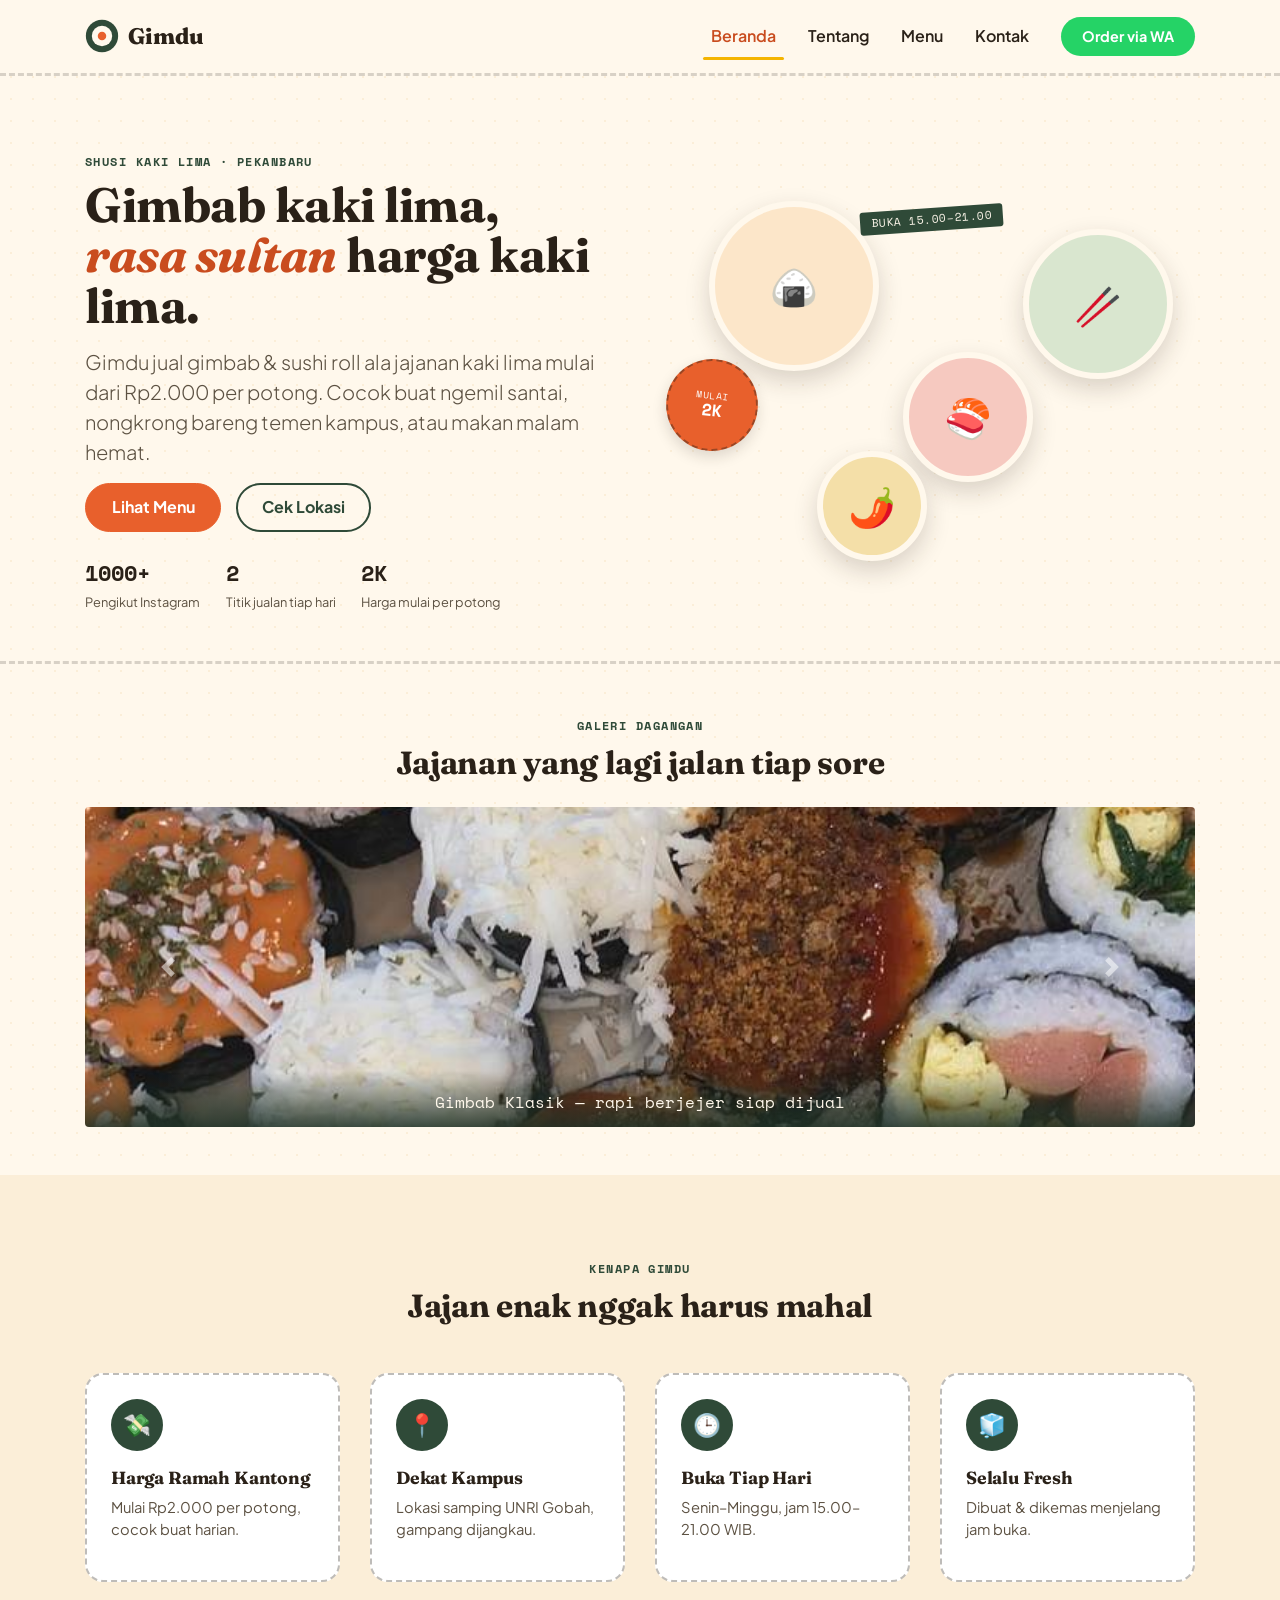
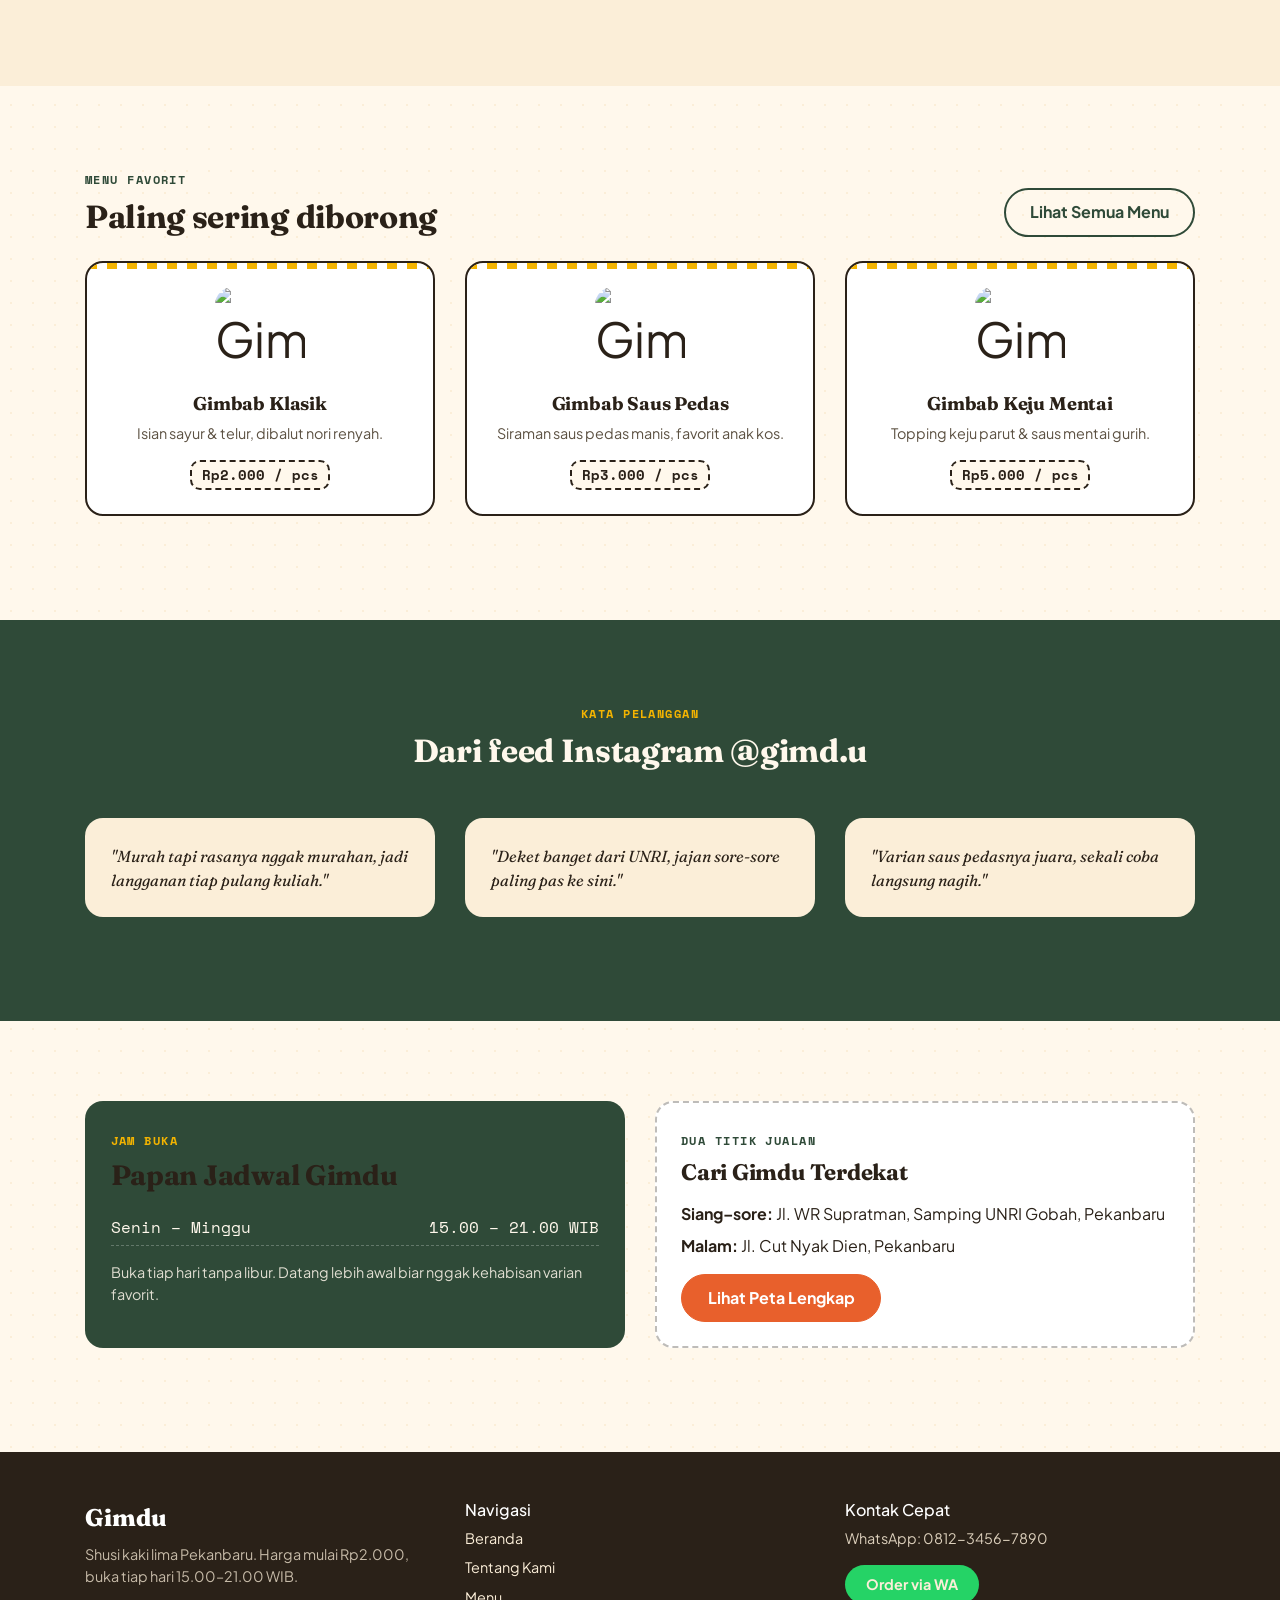
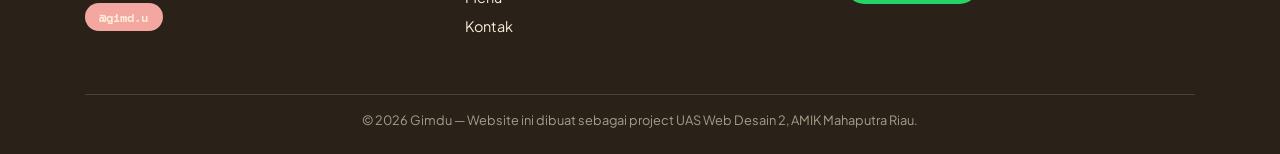
==== index.html @ 365ca68b "Update index.html" ====
<!DOCTYPE html>
<html lang="id">
<head>
<meta charset="UTF-8">
<meta name="viewport" content="width=device-width, initial-scale=1.0">
<title>Gimdu — Shusi Kaki Lima Pekanbaru</title>
<meta name="description" content="Gimdu, gimbab kaki lima harga mulai Rp2.000 di Pekanbaru. Dekat UNRI Gobah, buka tiap hari 15.00–21.00 WIB.">

<link rel="preconnect" href="https://fonts.googleapis.com">
<link href="https://fonts.googleapis.com/css2?family=Fraunces:ital,wght@0,600;0,700;0,800;1,600&family=Plus+Jakarta+Sans:wght@400;500;600;700;800&family=Space+Mono:wght@400;700&display=swap" rel="stylesheet">
<link rel="stylesheet" href="https://cdn.jsdelivr.net/npm/bootstrap@4.6.2/dist/css/bootstrap.min.css">
<link rel="stylesheet" href="style.css">
</head>
<body>

<!-- ================= NAVBAR ================= -->
<nav class="navbar navbar-expand-lg navbar-gimdu sticky-top">
  <div class="container">
    <a class="navbar-brand" href="index.html">
      <svg class="logo-mark" viewBox="0 0 40 40" xmlns="http://www.w3.org/2000/svg">
        <circle cx="20" cy="20" r="19" fill="#2F4A38"/>
        <circle cx="20" cy="20" r="12" fill="#FFF8EC"/>
        <circle cx="20" cy="20" r="5" fill="#E8602C"/>
      </svg>
      Gimdu
    </a>
    <button class="navbar-toggler" type="button" data-toggle="collapse" data-target="#navMain" aria-label="Buka menu">
      <span class="navbar-toggler-icon"></span>
    </button>
    <div class="collapse navbar-collapse" id="navMain">
      <ul class="navbar-nav ml-auto align-items-lg-center">
        <li class="nav-item"><a class="nav-link active" href="index.html">Beranda</a></li>
        <li class="nav-item"><a class="nav-link" href="about.html">Tentang</a></li>
        <li class="nav-item"><a class="nav-link" href="produk.html">Menu</a></li>
        <li class="nav-item"><a class="nav-link" href="kontak.html">Kontak</a></li>
        <li class="nav-item ml-lg-3">
          <a class="btn-wa" href="https://wa.me/6281234567890" target="_blank" rel="noopener">
            Order via WA
          </a>
        </li>
      </ul>
    </div>
  </div>
</nav>

<!-- ================= HERO ================= -->
<header class="hero">
  <div class="container">
    <div class="row align-items-center">
      <div class="col-lg-6">
        <span class="eyebrow">Shusi Kaki Lima · Pekanbaru</span>
        <h1 class="hero-title mt-2 mb-3">Gimbab kaki lima,<br><span class="hero-tagline">rasa sultan</span> harga kaki lima.</h1>
        <p class="lead" style="color:var(--ink-soft)">
          Gimdu jual gimbab &amp; sushi roll ala jajanan kaki lima mulai dari Rp2.000 per potong.
          Cocok buat ngemil santai, nongkrong bareng temen kampus, atau makan malam hemat.
        </p>
        <div class="d-flex flex-wrap align-items-center" style="gap:.9rem">
          <a href="produk.html" class="btn btn-ember">Lihat Menu</a>
          <a href="kontak.html" class="btn btn-outline-nori">Cek Lokasi</a>
        </div>
        <div class="d-flex flex-wrap mt-4" style="gap:1.6rem">
          <div><span class="mono font-weight-bold" style="font-size:1.4rem">1000+</span><br><small style="color:var(--ink-soft)">Pengikut Instagram</small></div>
          <div><span class="mono font-weight-bold" style="font-size:1.4rem">2</span><br><small style="color:var(--ink-soft)">Titik jualan tiap hari</small></div>
          <div><span class="mono font-weight-bold" style="font-size:1.4rem">2K</span><br><small style="color:var(--ink-soft)">Harga mulai per potong</small></div>
        </div>
      </div>

      <div class="col-lg-6 mt-5 mt-lg-0">
        <div class="hero-board">
          <div class="plate plate-1">🍙</div>
          <div class="plate plate-2">🍣</div>
          <div class="plate plate-3">🥢</div>
          <div class="plate plate-4">🌶️</div>
          <div class="sticker sticker-ember" style="position:absolute; top:44%; left:2%;">
            <span class="small">Mulai</span><span class="big">2K</span>
          </div>
          <div class="tape" style="top:2%; left:38%;">BUKA 15.00–21.00</div>
        </div>
      </div>
    </div>
  </div>
</header>

<hr class="divider-ticket">

<!-- ================= HERO CAROUSEL (fitur JS wajib #1) ================= -->
<section class="section-tight">
  <div class="container">
    <div class="text-center mb-4">
      <span class="eyebrow">Galeri Dagangan</span>
      <h2 class="mt-2">Jajanan yang lagi jalan tiap sore</h2>
    </div>
    <div id="galeriCarousel" class="carousel slide" data-ride="carousel" data-interval="3500">
      <div class="carousel-inner rounded" style="border-radius:var(--radius); overflow:hidden;">
        <div class="carousel-item active">
          <div style="position:relative; height:320px; overflow:hidden;">
            <img src="hero-klasik.jpg" alt="Gimbab Klasik Gimdu" style="width:100%; height:100%; object-fit:cover;">
            <div style="position:absolute; left:0; right:0; bottom:0; background:linear-gradient(transparent, rgba(31,50,38,.85)); padding:1.2rem 1rem .8rem; text-align:center;">
              <p class="mono mb-0" style="color:var(--cream);">Gimbab Klasik — rapi berjejer siap dijual</p>
            </div>
          </div>
        </div>
        <div class="carousel-item">
          <div style="position:relative; height:320px; overflow:hidden;">
            <img src="hero-saus-pedas.jpg" alt="Gimbab Saus Pedas Gimdu" style="width:100%; height:100%; object-fit:cover;">
            <div style="position:absolute; left:0; right:0; bottom:0; background:linear-gradient(transparent, rgba(31,50,38,.85)); padding:1.2rem 1rem .8rem; text-align:center;">
              <p class="mono mb-0" style="color:var(--cream);">Gimbab Saus Pedas — favorit anak kos</p>
            </div>
          </div>
        </div>
        <div class="carousel-item">
          <div style="position:relative; height:320px; overflow:hidden;">
            <img src="hero-keju-mentai.jpg" alt="Gimbab Keju Mentai Gimdu" style="width:100%; height:100%; object-fit:cover;">
            <div style="position:absolute; left:0; right:0; bottom:0; background:linear-gradient(transparent, rgba(31,50,38,.85)); padding:1.2rem 1rem .8rem; text-align:center;">
              <p class="mono mb-0" style="color:var(--cream);">Gimbab Keju Mentai — best seller</p>
            </div>
          </div>
        </div>
        <div class="carousel-item">
          <div style="position:relative; height:320px; overflow:hidden;">
            <img src="dikemas.jpeg" alt="Gimbab Dikemas Rapi Gimdu" style="width:100%; height:100%; object-fit:cover;">
            <div style="position:absolute; left:0; right:0; bottom:0; background:linear-gradient(transparent, rgba(31,50,38,.85)); padding:1.2rem 1rem .8rem; text-align:center;">
              <p class="mono mb-0" style="color:var(--cream);">Dikemas Rapi, dan siap dibawa Pulang</p>
            </div>
          </div>
        </div>
      </div>
      <a class="carousel-control-prev" href="#galeriCarousel" role="button" data-slide="prev">
        <span class="carousel-control-prev-icon" aria-hidden="true"></span>
      </a>
      <a class="carousel-control-next" href="#galeriCarousel" role="button" data-slide="next">
        <span class="carousel-control-next-icon" aria-hidden="true"></span>
      </a>
    </div>
  </div>
</section>

<!-- ================= KENAPA PILIH GIMDU ================= -->
<section class="section bg-cream-2">
  <div class="container">
    <div class="text-center mb-5">
      <span class="eyebrow">Kenapa Gimdu</span>
      <h2 class="mt-2">Jajan enak nggak harus mahal</h2>
    </div>
    <div class="row">
      <div class="col-md-3 col-6 mb-4">
        <div class="feature-chip">
          <div class="icon-circ">💸</div>
          <h4 style="font-size:1.1rem">Harga Ramah Kantong</h4>
          <p style="color:var(--ink-soft); font-size:.92rem;">Mulai Rp2.000 per potong, cocok buat harian.</p>
        </div>
      </div>
      <div class="col-md-3 col-6 mb-4">
        <div class="feature-chip">
          <div class="icon-circ">📍</div>
          <h4 style="font-size:1.1rem">Dekat Kampus</h4>
          <p style="color:var(--ink-soft); font-size:.92rem;">Lokasi samping UNRI Gobah, gampang dijangkau.</p>
        </div>
      </div>
      <div class="col-md-3 col-6 mb-4">
        <div class="feature-chip">
          <div class="icon-circ">🕒</div>
          <h4 style="font-size:1.1rem">Buka Tiap Hari</h4>
          <p style="color:var(--ink-soft); font-size:.92rem;">Senin–Minggu, jam 15.00–21.00 WIB.</p>
        </div>
      </div>
      <div class="col-md-3 col-6 mb-4">
        <div class="feature-chip">
          <div class="icon-circ">🧊</div>
          <h4 style="font-size:1.1rem">Selalu Fresh</h4>
          <p style="color:var(--ink-soft); font-size:.92rem;">Dibuat &amp; dikemas menjelang jam buka.</p>
        </div>
      </div>
    </div>
  </div>
</section>

<!-- ================= PRODUK FAVORIT ================= -->
<section class="section">
  <div class="container">
    <div class="d-flex flex-wrap justify-content-between align-items-end mb-4">
      <div>
        <span class="eyebrow">Menu Favorit</span>
        <h2 class="mt-2 mb-0">Paling sering diborong</h2>
      </div>
      <a href="produk.html" class="btn btn-outline-nori mt-3 mt-md-0">Lihat Semua Menu</a>
    </div>
    <div class="row">
      <div class="col-md-4 mb-4">
        <div class="card-ticket">
          <div class="card-body text-center">
            <div class="rounded-photo-placeholder mx-auto mb-3" style="width:90px;height:90px;overflow:hidden;"><img src="img/hero-klasik-v1.jpg" alt="Gimbab Klasik" style="width:100%;height:100%;object-fit:cover;"></div>
            <h4 style="font-size:1.15rem">Gimbab Klasik</h4>
            <p style="color:var(--ink-soft); font-size:.9rem;">Isian sayur &amp; telur, dibalut nori renyah.</p>
            <span class="sticker-flat">Rp2.000 / pcs</span>
          </div>
        </div>
      </div>
      <div class="col-md-4 mb-4">
        <div class="card-ticket">
          <div class="card-body text-center">
            <div class="rounded-photo-placeholder mx-auto mb-3" style="width:90px;height:90px;overflow:hidden;"><img src="img/hero-saus-pedas-v1.jpg" alt="Gimbab Saus Pedas" style="width:100%;height:100%;object-fit:cover;"></div>
            <h4 style="font-size:1.15rem">Gimbab Saus Pedas</h4>
            <p style="color:var(--ink-soft); font-size:.9rem;">Siraman saus pedas manis, favorit anak kos.</p>
            <span class="sticker-flat">Rp3.000 / pcs</span>
          </div>
        </div>
      </div>
      <div class="col-md-4 mb-4">
        <div class="card-ticket">
          <div class="card-body text-center">
            <div class="rounded-photo-placeholder mx-auto mb-3" style="width:90px;height:90px;overflow:hidden;"><img src="img/hero-keju-mentai-v1.jpg" alt="Gimbab Keju Mentai" style="width:100%;height:100%;object-fit:cover;"></div>
            <h4 style="font-size:1.15rem">Gimbab Keju Mentai</h4>
            <p style="color:var(--ink-soft); font-size:.9rem;">Topping keju parut &amp; saus mentai gurih.</p>
            <span class="sticker-flat">Rp5.000 / pcs</span>
          </div>
        </div>
      </div>
    </div>
  </div>
</section>

<!-- ================= TESTIMONI ================= -->
<section class="section bg-nori">
  <div class="container">
    <div class="text-center mb-5">
      <span class="eyebrow" style="color:var(--gold)">Kata Pelanggan</span>
      <h2 class="mt-2">Dari feed Instagram @gimd.u</h2>
    </div>
    <div class="row">
      <div class="col-md-4 mb-4">
        <div class="testi-card">"Murah tapi rasanya nggak murahan, jadi langganan tiap pulang kuliah."</div>
      </div>
      <div class="col-md-4 mb-4">
        <div class="testi-card">"Deket banget dari UNRI, jajan sore-sore paling pas ke sini."</div>
      </div>
      <div class="col-md-4 mb-4">
        <div class="testi-card">"Varian saus pedasnya juara, sekali coba langsung nagih."</div>
      </div>
    </div>
  </div>
</section>

<!-- ================= LOKASI & JAM ================= -->
<section class="section">
  <div class="container">
    <div class="row align-items-stretch">
      <div class="col-lg-6 mb-4">
        <div class="signage h-100">
          <span class="eyebrow" style="color:var(--gold)">Jam Buka</span>
          <h3 class="mt-2 mb-3">Papan Jadwal Gimdu</h3>
          <div class="hours-row"><span>Senin – Minggu</span><span>15.00 – 21.00 WIB</span></div>
          <p class="mt-3 mb-0" style="opacity:.85; font-size:.9rem;">Buka tiap hari tanpa libur. Datang lebih awal biar nggak kehabisan varian favorit.</p>
        </div>
      </div>
      <div class="col-lg-6 mb-4">
        <div class="feature-chip h-100">
          <span class="eyebrow">Dua Titik Jualan</span>
          <h3 class="mt-2 mb-3" style="font-size:1.4rem">Cari Gimdu Terdekat</h3>
          <p class="mb-2"><strong>Siang–sore:</strong> Jl. WR Supratman, Samping UNRI Gobah, Pekanbaru</p>
          <p class="mb-0"><strong>Malam:</strong> Jl. Cut Nyak Dien, Pekanbaru</p>
          <a href="kontak.html" class="btn btn-ember mt-3">Lihat Peta Lengkap</a>
        </div>
      </div>
    </div>
  </div>
</section>

<!-- ================= FOOTER ================= -->
<footer class="site-footer">
  <div class="container">
    <div class="row">
      <div class="col-md-4 mb-4">
        <div class="footer-brand mb-2">Gimdu</div>
        <p style="opacity:.75; font-size:.9rem;">Shusi kaki lima Pekanbaru. Harga mulai Rp2.000, buka tiap hari 15.00–21.00 WIB.</p>
        <a href="https://instagram.com/gimd.u" target="_blank" rel="noopener" class="badge-gimdu">@gimd.u</a>
      </div>
      <div class="col-md-4 mb-4">
        <h5 style="color:#fff; font-size:1rem;">Navigasi</h5>
        <ul class="list-unstyled" style="font-size:.9rem;">
          <li class="mb-2"><a href="index.html">Beranda</a></li>
          <li class="mb-2"><a href="about.html">Tentang Kami</a></li>
          <li class="mb-2"><a href="produk.html">Menu</a></li>
          <li class="mb-2"><a href="kontak.html">Kontak</a></li>
        </ul>
      </div>
      <div class="col-md-4 mb-4">
        <h5 style="color:#fff; font-size:1rem;">Kontak Cepat</h5>
        <p style="font-size:.9rem; opacity:.85;">WhatsApp: 0812-3456-7890</p>
        <a href="https://wa.me/6281234567890" target="_blank" rel="noopener" class="btn-wa">Order via WA</a>
      </div>
    </div>
    <hr style="border-color:rgba(255,255,255,.15)">
    <p class="text-center mb-0" style="font-size:.8rem; opacity:.6;">
      © 2026 Gimdu — Website ini dibuat sebagai project UAS Web Desain 2, AMIK Mahaputra Riau.
    </p>
  </div>
</footer>

<button id="backToTop" aria-label="Kembali ke atas">↑</button>

<script src="https://code.jquery.com/jquery-3.6.0.min.js"></script>
<script src="https://cdn.jsdelivr.net/npm/bootstrap@4.6.2/dist/js/bootstrap.bundle.min.js"></script>
<script src="main.js"></script>
</body>
</html>
---- style.css ----
/* =========================================================
   GIMDU — Shusi Kaki Lima | Web Desain 2 UAS Template
   Design concept: "papan menu kaki lima" — ticket stickers,
   dashed perforation lines, hand-priced tags.
   ========================================================= */

:root {
  --cream: #fff8ec;
  --cream-2: #fbeed8;
  --ink: #2a2118;
  --ink-soft: #5c5142;
  --nori: #2f4a38;
  --nori-dark: #1f3226;
  --ember: #e8602c;
  --ember-dark: #c94c1e;
  --gold: #f4b400;
  --sakura: #f4a6a0;

  --font-display: "Fraunces", serif;
  --font-body: "Plus Jakarta Sans", sans-serif;
  --font-mono: "Space Mono", monospace;

  --radius: 18px;
}

* { box-sizing: border-box; }

html { scroll-behavior: smooth; }

body {
  font-family: var(--font-body);
  color: var(--ink);
  background-color: var(--cream);
  background-image:
    radial-gradient(var(--cream-2) 1.5px, transparent 1.5px);
  background-size: 22px 22px;
  overflow-x: hidden;
}

h1, h2, h3, h4, .display-font {
  font-family: var(--font-display);
  font-weight: 700;
  color: var(--ink);
  letter-spacing: -0.01em;
}

.mono { font-family: var(--font-mono); }

a { color: var(--ember-dark); }
a:hover { color: var(--ember); text-decoration: none; }

.eyebrow {
  font-family: var(--font-mono);
  text-transform: uppercase;
  letter-spacing: .12em;
  font-size: .75rem;
  color: var(--nori);
  font-weight: 700;
}

.section {
  padding: 5rem 0;
}

.section-tight { padding: 3rem 0; }

.bg-nori { background-color: var(--nori); color: var(--cream); }
.bg-nori h1, .bg-nori h2, .bg-nori h3, .bg-nori h4 { color: var(--cream); }
.bg-cream-2 { background-color: var(--cream-2); }

.divider-ticket {
  border: none;
  height: 0;
  border-top: 3px dashed rgba(42,33,24,.18);
  margin: 0;
}

/* ---------- Buttons ---------- */
.btn-ember {
  background-color: var(--ember);
  border-color: var(--ember);
  color: #fff;
  font-weight: 700;
  border-radius: 999px;
  padding: .7rem 1.6rem;
  font-family: var(--font-body);
  transition: transform .15s ease, background-color .15s ease;
}
.btn-ember:hover {
  background-color: var(--ember-dark);
  border-color: var(--ember-dark);
  color: #fff;
  transform: translateY(-2px);
}
.btn-outline-nori {
  border: 2px solid var(--nori);
  color: var(--nori);
  font-weight: 700;
  border-radius: 999px;
  padding: .65rem 1.5rem;
  background: transparent;
}
.btn-outline-nori:hover {
  background-color: var(--nori);
  color: var(--cream);
}
.btn-wa {
  background-color: #25D366;
  color: #fff;
  font-weight: 700;
  border-radius: 999px;
  padding: .55rem 1.3rem;
  font-size: .9rem;
  display: inline-flex;
  align-items: center;
  gap: .4rem;
}
.btn-wa:hover { background-color: #1ea952; color: #fff; }

/* ---------- Navbar ---------- */
.navbar-gimdu {
  background-color: var(--cream);
  border-bottom: 3px dashed rgba(42,33,24,.18);
  padding-top: .9rem;
  padding-bottom: .9rem;
}
.navbar-gimdu .navbar-brand {
  font-family: var(--font-display);
  font-weight: 800;
  font-size: 1.4rem;
  color: var(--ink);
  display: flex;
  align-items: center;
  gap: .55rem;
}
.navbar-gimdu .nav-link {
  font-weight: 600;
  color: var(--ink) !important;
  margin: 0 .5rem;
  position: relative;
}
.navbar-gimdu .nav-link.active { color: var(--ember-dark) !important; }
.navbar-gimdu .nav-link.active::after {
  content: "";
  position: absolute;
  left: 0; right: 0; bottom: -4px;
  height: 3px;
  background: var(--gold);
  border-radius: 2px;
}
.logo-mark { width: 34px; height: 34px; flex-shrink: 0; }

/* ---------- Price sticker (signature element) ---------- */
.sticker {
  display: inline-flex;
  flex-direction: column;
  align-items: center;
  justify-content: center;
  background: var(--gold);
  color: var(--ink);
  font-family: var(--font-mono);
  font-weight: 700;
  border-radius: 50%;
  width: 92px;
  height: 92px;
  text-align: center;
  line-height: 1.05;
  border: 2px dashed rgba(42,33,24,.4);
  box-shadow: 0 6px 14px rgba(42,33,24,.15);
  transform: rotate(-8deg);
}
.sticker span.small { font-size: .58rem; text-transform: uppercase; letter-spacing: .06em; }
.sticker span.big { font-size: 1.05rem; }
.sticker.sticker-ember { background: var(--ember); color: #fff; transform: rotate(6deg); }
.sticker.sticker-sakura { background: var(--sakura); color: var(--ink); transform: rotate(-4deg); }

.sticker-flat {
  display: inline-block;
  font-family: var(--font-mono);
  font-weight: 700;
  background: var(--cream);
  border: 2px dashed var(--ink);
  border-radius: 10px;
  padding: .15rem .6rem;
  font-size: .85rem;
}

/* ---------- Hero ---------- */
.hero {
  position: relative;
  padding: 4.5rem 0 3rem;
}
.hero-tagline {
  font-family: var(--font-display);
  font-style: italic;
  color: var(--ember-dark);
}
.hero-title { font-size: 3rem; line-height: 1.05; }
@media (max-width: 767px) { .hero-title { font-size: 2.2rem; } }

.hero-board {
  position: relative;
  min-height: 360px;
}
.plate {
  position: absolute;
  border-radius: 50%;
  display: flex;
  align-items: center;
  justify-content: center;
  font-size: 2.4rem;
  box-shadow: 0 10px 24px rgba(42,33,24,.18);
  border: 6px solid var(--cream);
}
.plate-1 { width: 170px; height: 170px; background: #fce6c9; top: 0; left: 10%; }
.plate-2 { width: 130px; height: 130px; background: #f6c9c0; top: 42%; left: 46%; }
.plate-3 { width: 150px; height: 150px; background: #d9e6cf; top: 8%; right: 4%; }
.plate-4 { width: 110px; height: 110px; background: #f4dfa8; bottom: 0; left: 30%; }

.tape {
  position: absolute;
  background: var(--nori);
  color: var(--cream);
  font-family: var(--font-mono);
  font-size: .7rem;
  padding: .2rem .7rem;
  transform: rotate(-4deg);
  border-radius: 3px;
  letter-spacing: .05em;
}

/* ---------- Cards ---------- */
.card-ticket {
  background: #fff;
  border: 2px solid var(--ink);
  border-radius: var(--radius);
  position: relative;
  overflow: hidden;
  height: 100%;
}
.card-ticket::before {
  content: "";
  position: absolute;
  left: 0; right: 0; top: 0;
  height: 6px;
  background: repeating-linear-gradient(90deg, var(--gold) 0 10px, transparent 10px 20px);
}
.card-ticket .card-body { padding: 1.5rem; }

.feature-chip {
  background: #fff;
  border: 2px dashed rgba(42,33,24,.3);
  border-radius: var(--radius);
  padding: 1.5rem;
  height: 100%;
}
.feature-chip .icon-circ {
  width: 52px; height: 52px;
  border-radius: 50%;
  background: var(--nori);
  color: var(--cream);
  display: flex; align-items: center; justify-content: center;
  font-size: 1.4rem;
  margin-bottom: 1rem;
}

/* ---------- Menu (produk.html) ---------- */
.nav-pills-gimdu .nav-link {
  border-radius: 999px;
  font-weight: 700;
  color: var(--nori);
  border: 2px solid var(--nori);
  margin: .25rem;
  padding: .5rem 1.2rem;
}
.nav-pills-gimdu .nav-link.active {
  background-color: var(--nori);
  color: var(--cream);
}
.menu-item {
  background: #fff;
  border-radius: var(--radius);
  border: 1px solid rgba(42,33,24,.12);
  padding: 1.1rem;
  display: flex;
  align-items: center;
  gap: 1rem;
  height: 100%;
}
.menu-item .thumb {
  width: 64px; height: 64px;
  border-radius: 50%;
  display: flex; align-items: center; justify-content: center;
  font-size: 1.6rem;
  flex-shrink: 0;
}

/* accordion look */
.accordion .card { border: 2px solid var(--ink); border-radius: var(--radius) !important; margin-bottom: 1rem; overflow: hidden; }
.accordion .card-header {
  background: var(--nori);
  color: var(--cream);
  font-family: var(--font-display);
  font-weight: 700;
  font-size: 1.15rem;
  padding: 1rem 1.5rem;
  cursor: pointer;
}
.accordion .card-header .toggle-icon { transition: transform .2s ease; }
.accordion .card-header[aria-expanded="true"] .toggle-icon { transform: rotate(180deg); }

/* ---------- Testimoni ---------- */
.testi-card {
  background: var(--cream-2);
  color: var(--ink);
  border-radius: var(--radius);
  padding: 1.6rem;
  height: 100%;
  font-family: var(--font-display);
  font-style: italic;
}

/* ---------- Location / hours signage ---------- */
.signage {
  background: var(--nori);
  color: var(--cream);
  border-radius: var(--radius);
  padding: 1.6rem;
}
.signage .hours-row { display: flex; justify-content: space-between; font-family: var(--font-mono); border-bottom: 1px dashed rgba(255,255,255,.25); padding: .4rem 0; }

.map-frame { border-radius: var(--radius); overflow: hidden; border: 3px solid var(--ink); }
.map-frame iframe { width: 100%; height: 260px; border: 0; display: block; }

/* ---------- Forms ---------- */
.form-ticket .form-control {
  border-radius: 12px;
  border: 2px solid rgba(42,33,24,.25);
  padding: .7rem .9rem;
  background: #fff;
}
.form-ticket .form-control:focus {
  border-color: var(--ember);
  box-shadow: 0 0 0 3px rgba(232,96,44,.15);
}
.form-ticket label { font-weight: 700; font-size: .85rem; }
.was-validated .form-control:invalid, .form-control.is-invalid {
  border-color: #d9534f;
}
.invalid-feedback { display: none; color: #c94c1e; font-size: .8rem; }
.was-validated .form-control:invalid ~ .invalid-feedback,
.form-control.is-invalid ~ .invalid-feedback { display: block; }
.form-success {
  display: none;
  background: #e5f4e8;
  border: 2px dashed var(--nori);
  border-radius: var(--radius);
  padding: 1rem 1.3rem;
  color: var(--nori-dark);
  font-weight: 600;
}

/* ---------- Footer ---------- */
footer.site-footer {
  background: var(--ink);
  color: var(--cream-2);
  padding: 3rem 0 1.5rem;
}
footer.site-footer a { color: var(--cream-2); }
footer.site-footer a:hover { color: var(--gold); }
.footer-brand { font-family: var(--font-display); font-weight: 800; font-size: 1.5rem; color: #fff; }

/* ---------- About timeline ---------- */
.timeline { position: relative; padding-left: 2rem; border-left: 3px dashed rgba(42,33,24,.25); }
.timeline-item { position: relative; padding-bottom: 2rem; }
.timeline-item::before {
  content: "";
  position: absolute;
  left: -2.42rem; top: .2rem;
  width: 14px; height: 14px;
  border-radius: 50%;
  background: var(--ember);
  border: 3px solid var(--cream);
}

/* misc */
.rounded-photo-placeholder {
  border-radius: var(--radius);
  display: flex; align-items: center; justify-content: center;
  font-size: 3rem;
}
.badge-gimdu {
  font-family: var(--font-mono);
  background: var(--sakura);
  color: var(--ink);
  border-radius: 999px;
  padding: .35rem .9rem;
  font-weight: 700;
  font-size: .75rem;
}

/* back to top */
#backToTop {
  position: fixed;
  bottom: 22px; right: 22px;
  width: 46px; height: 46px;
  border-radius: 50%;
  background: var(--ember);
  color: #fff;
  display: none;
  align-items: center;
  justify-content: center;
  box-shadow: 0 8px 18px rgba(42,33,24,.25);
  z-index: 999;
  border: none;
  font-size: 1.1rem;
}
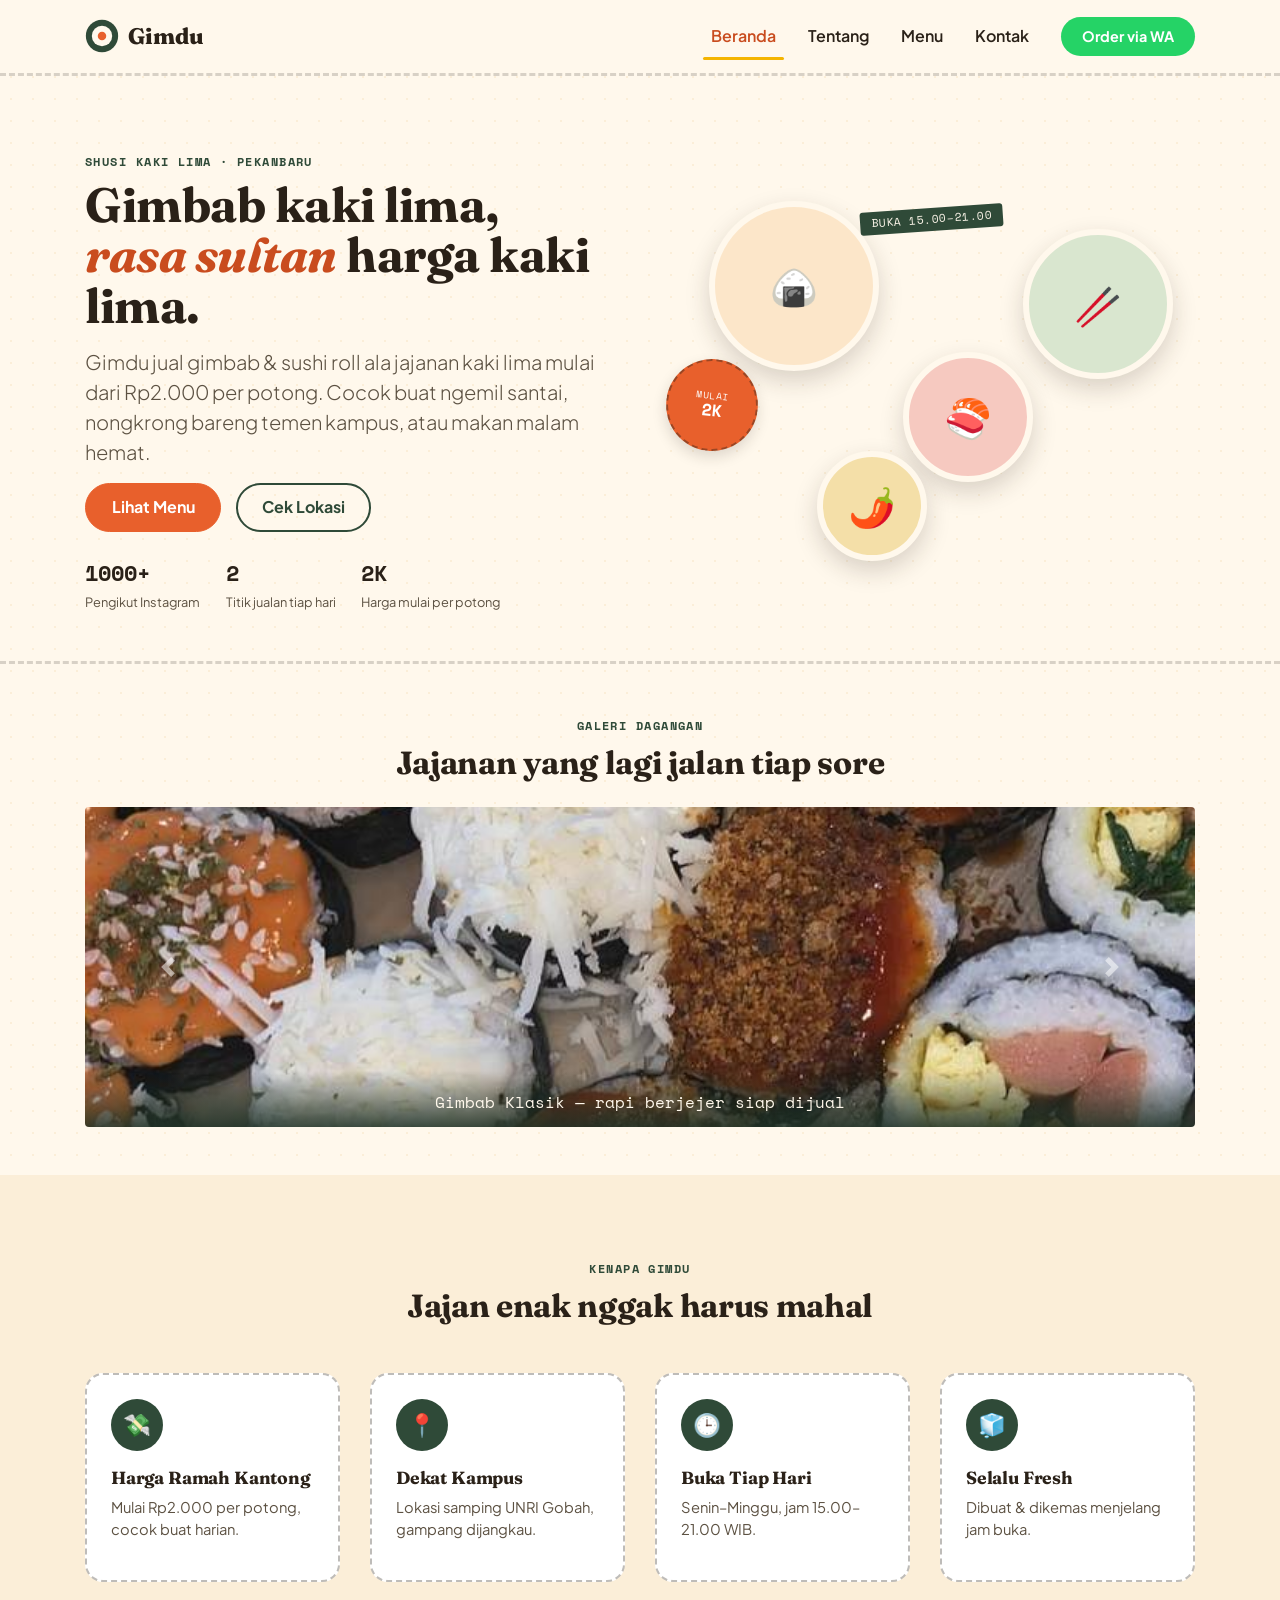
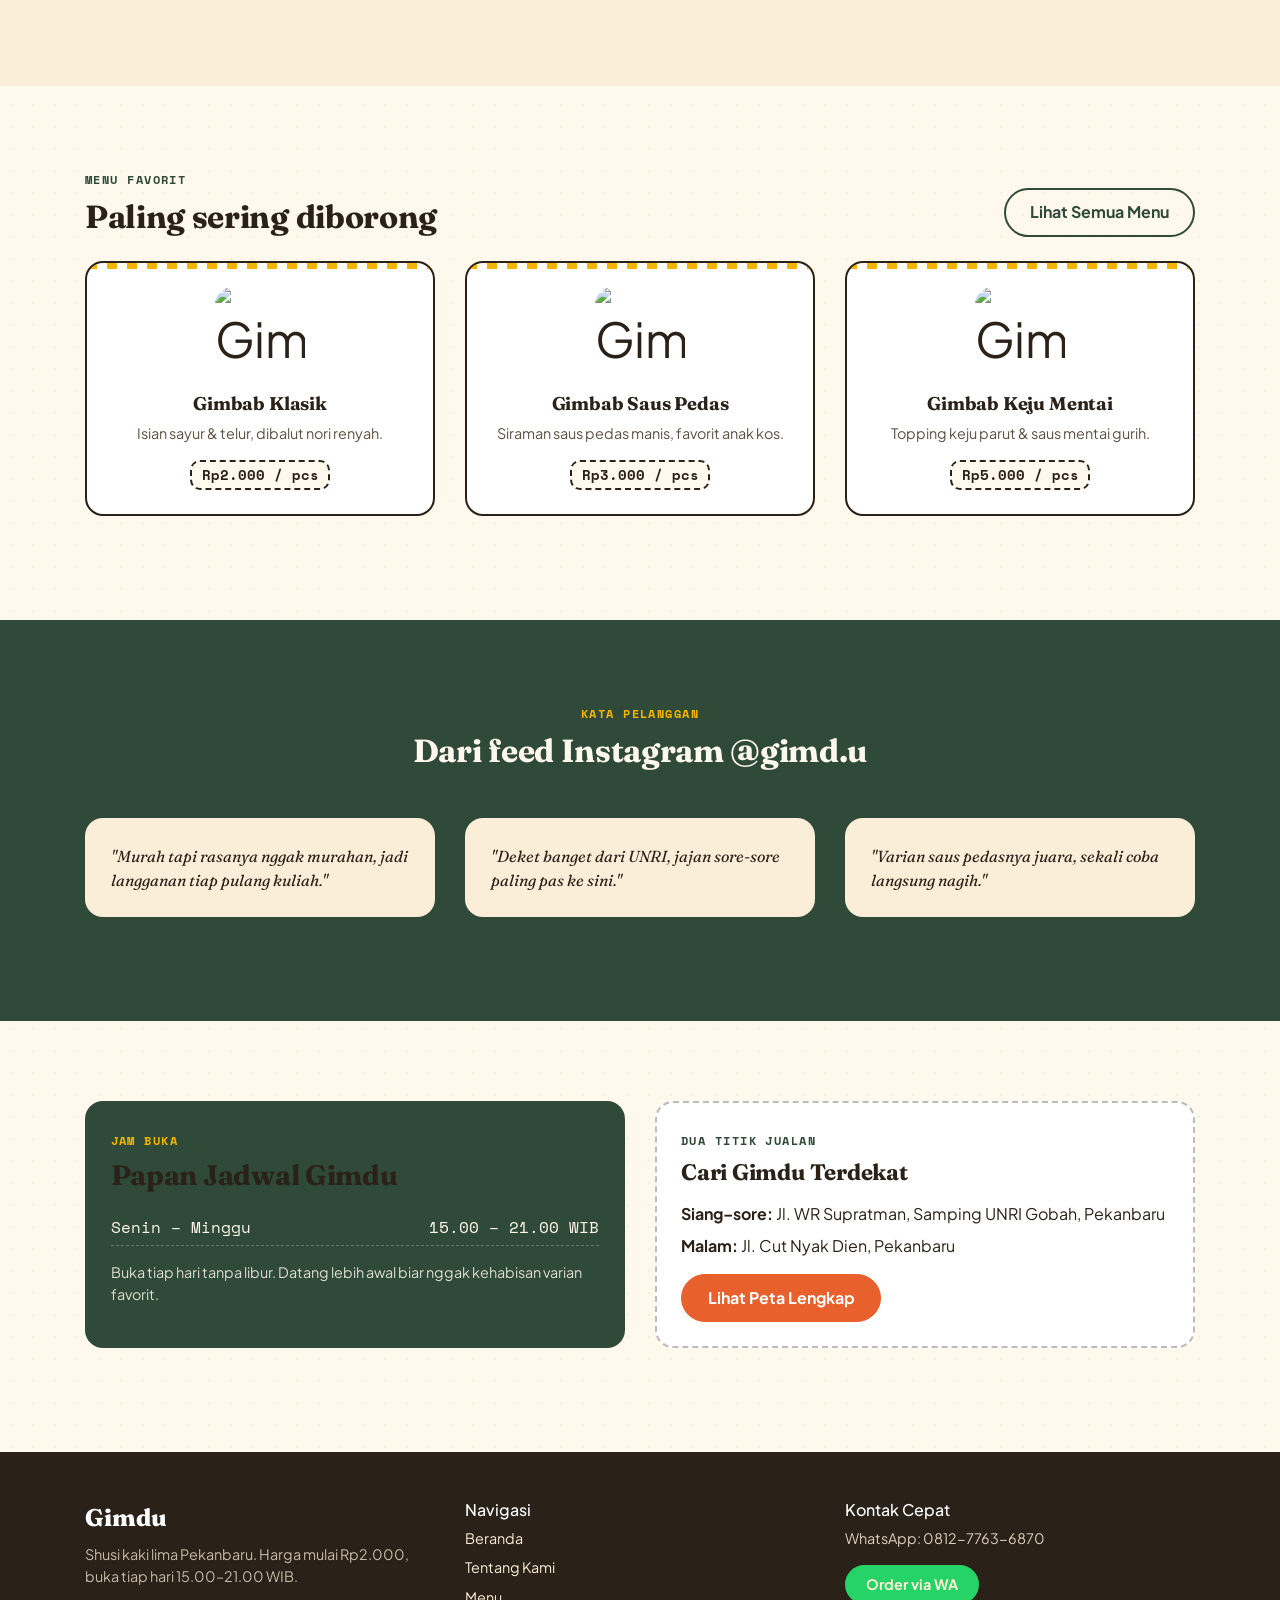
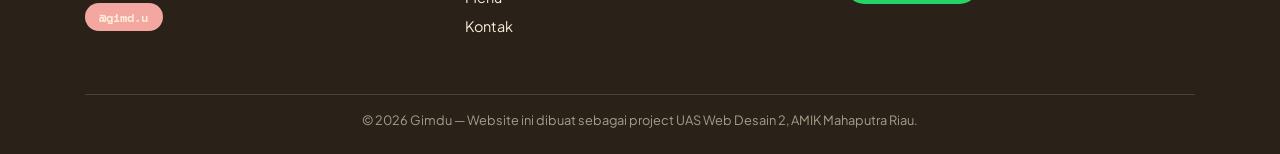
==== commit dff6deb6: "Update index.html" ====
--- a/index.html
+++ b/index.html
@@ -286,7 +286,7 @@
       </div>
       <div class="col-md-4 mb-4">
         <h5 style="color:#fff; font-size:1rem;">Kontak Cepat</h5>
-        <p style="font-size:.9rem; opacity:.85;">WhatsApp: 0812-3456-7890</p>
+        <p style="font-size:.9rem; opacity:.85;">WhatsApp: 0812-7763-6870</p>
         <a href="https://wa.me/6281234567890" target="_blank" rel="noopener" class="btn-wa">Order via WA</a>
       </div>
     </div>
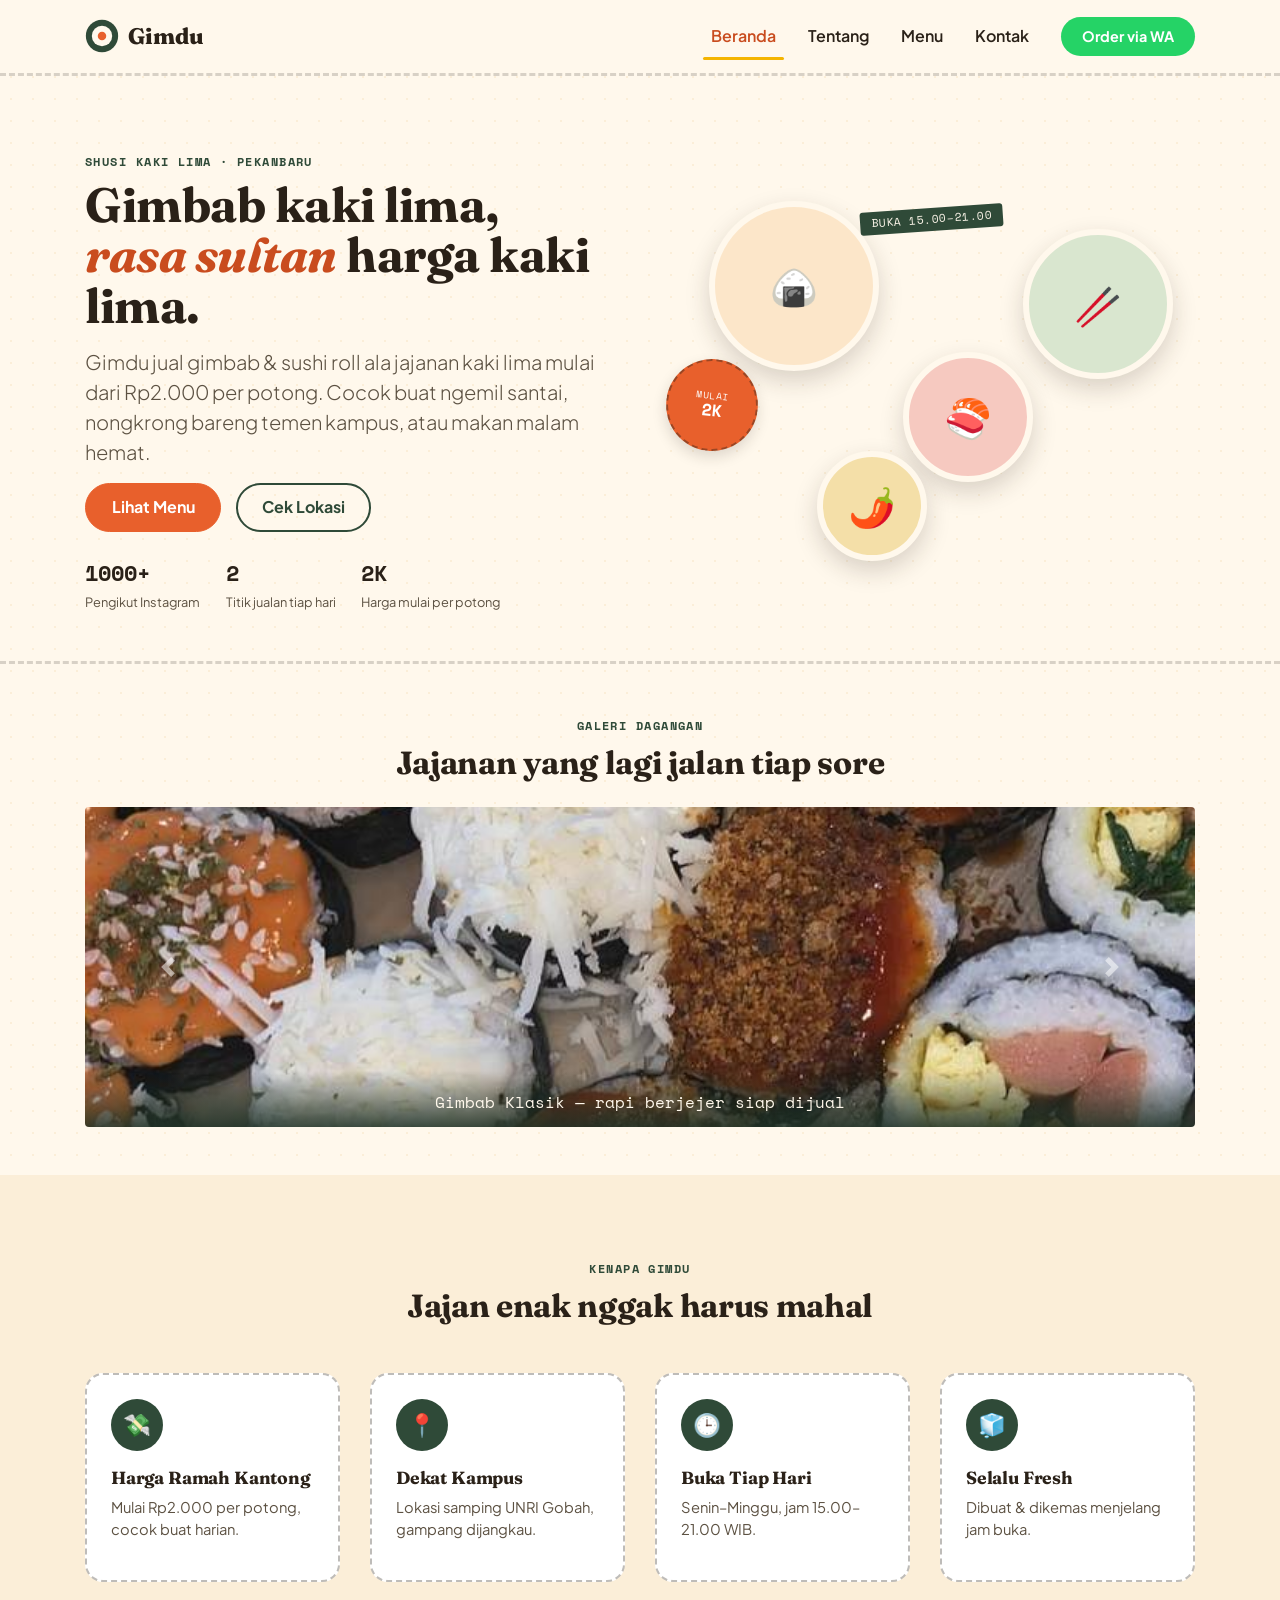
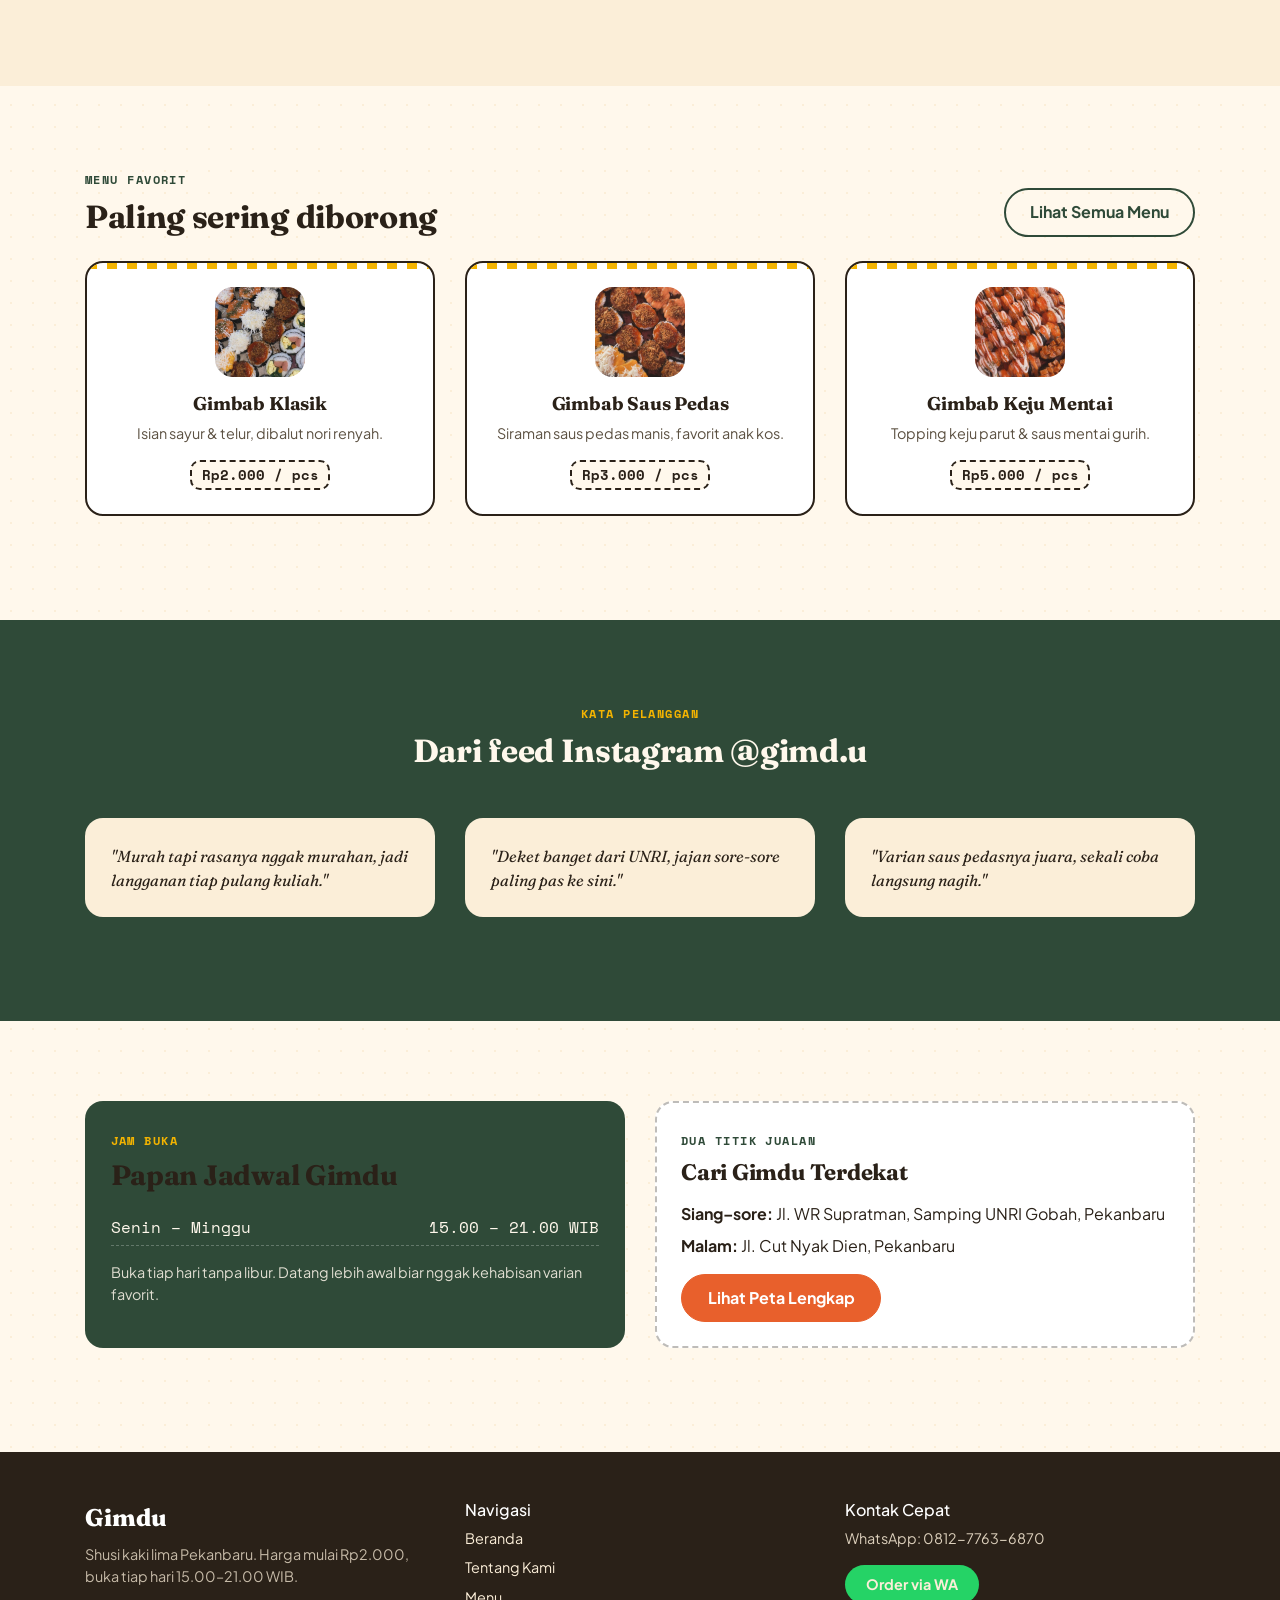
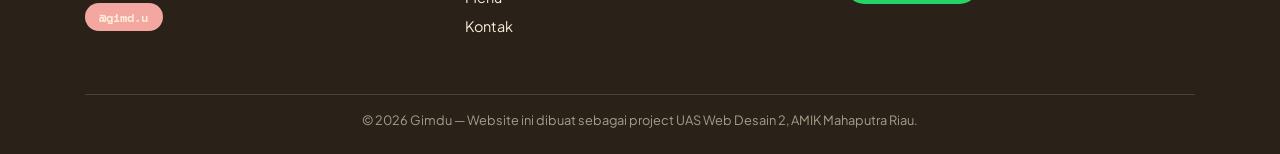
==== commit ac8e1245: "Update index.html" ====
--- a/index.html
+++ b/index.html
@@ -34,7 +34,7 @@
         <li class="nav-item"><a class="nav-link" href="produk.html">Menu</a></li>
         <li class="nav-item"><a class="nav-link" href="kontak.html">Kontak</a></li>
         <li class="nav-item ml-lg-3">
-          <a class="btn-wa" href="https://wa.me/6281234567890" target="_blank" rel="noopener">
+          <a class="btn-wa" href="https://wa.me/6281277636870" target="_blank" rel="noopener">
             Order via WA
           </a>
         </li>
@@ -189,7 +189,7 @@
       <div class="col-md-4 mb-4">
         <div class="card-ticket">
           <div class="card-body text-center">
-            <div class="rounded-photo-placeholder mx-auto mb-3" style="width:90px;height:90px;overflow:hidden;"><img src="img/hero-klasik-v1.jpg" alt="Gimbab Klasik" style="width:100%;height:100%;object-fit:cover;"></div>
+            <div class="rounded-photo-placeholder mx-auto mb-3" style="width:90px;height:90px;overflow:hidden;"><img src="hero-klasik.jpg" alt="Gimbab Klasik" style="width:100%;height:100%;object-fit:cover;"></div>
             <h4 style="font-size:1.15rem">Gimbab Klasik</h4>
             <p style="color:var(--ink-soft); font-size:.9rem;">Isian sayur &amp; telur, dibalut nori renyah.</p>
             <span class="sticker-flat">Rp2.000 / pcs</span>
@@ -199,7 +199,7 @@
       <div class="col-md-4 mb-4">
         <div class="card-ticket">
           <div class="card-body text-center">
-            <div class="rounded-photo-placeholder mx-auto mb-3" style="width:90px;height:90px;overflow:hidden;"><img src="img/hero-saus-pedas-v1.jpg" alt="Gimbab Saus Pedas" style="width:100%;height:100%;object-fit:cover;"></div>
+            <div class="rounded-photo-placeholder mx-auto mb-3" style="width:90px;height:90px;overflow:hidden;"><img src="hero-saus-pedas.jpg" alt="Gimbab Saus Pedas" style="width:100%;height:100%;object-fit:cover;"></div>
             <h4 style="font-size:1.15rem">Gimbab Saus Pedas</h4>
             <p style="color:var(--ink-soft); font-size:.9rem;">Siraman saus pedas manis, favorit anak kos.</p>
             <span class="sticker-flat">Rp3.000 / pcs</span>
@@ -209,7 +209,7 @@
       <div class="col-md-4 mb-4">
         <div class="card-ticket">
           <div class="card-body text-center">
-            <div class="rounded-photo-placeholder mx-auto mb-3" style="width:90px;height:90px;overflow:hidden;"><img src="img/hero-keju-mentai-v1.jpg" alt="Gimbab Keju Mentai" style="width:100%;height:100%;object-fit:cover;"></div>
+            <div class="rounded-photo-placeholder mx-auto mb-3" style="width:90px;height:90px;overflow:hidden;"><img src="hero-keju-mentai.jpg" alt="Gimbab Keju Mentai" style="width:100%;height:100%;object-fit:cover;"></div>
             <h4 style="font-size:1.15rem">Gimbab Keju Mentai</h4>
             <p style="color:var(--ink-soft); font-size:.9rem;">Topping keju parut &amp; saus mentai gurih.</p>
             <span class="sticker-flat">Rp5.000 / pcs</span>
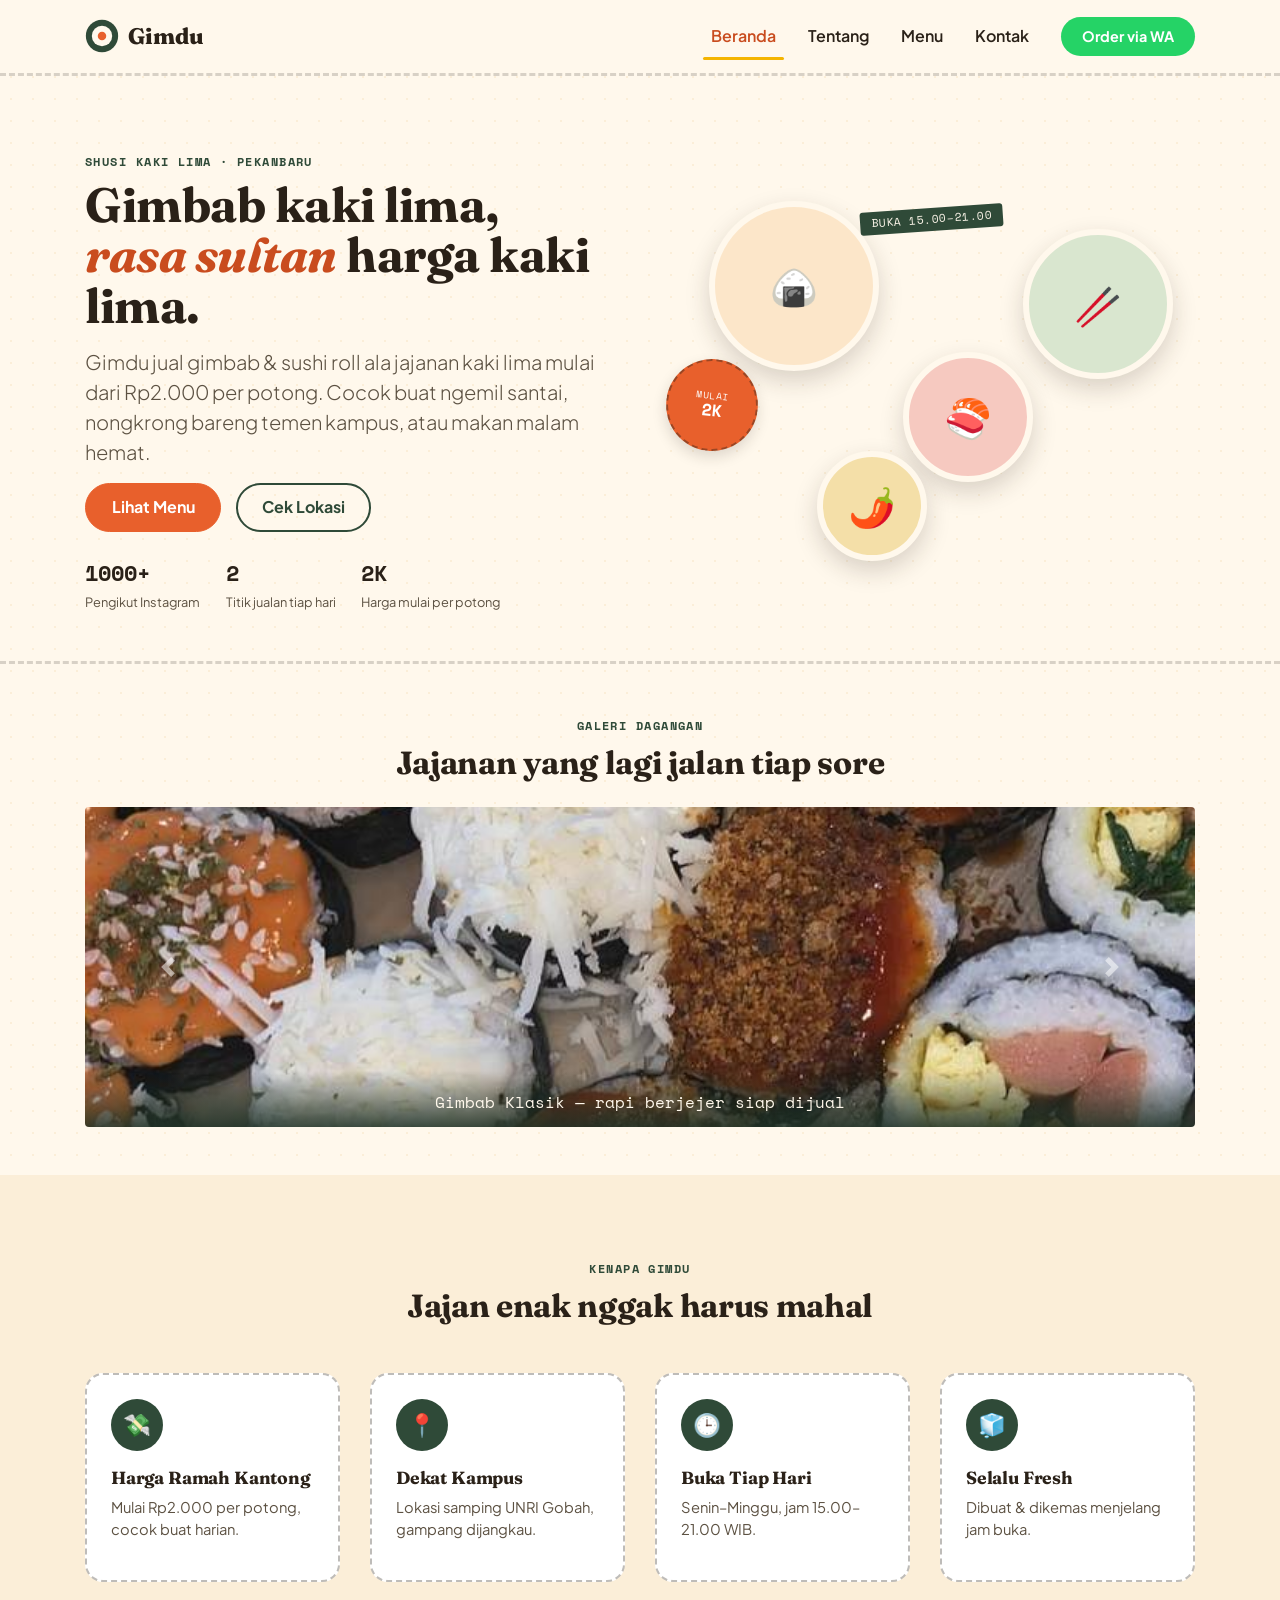
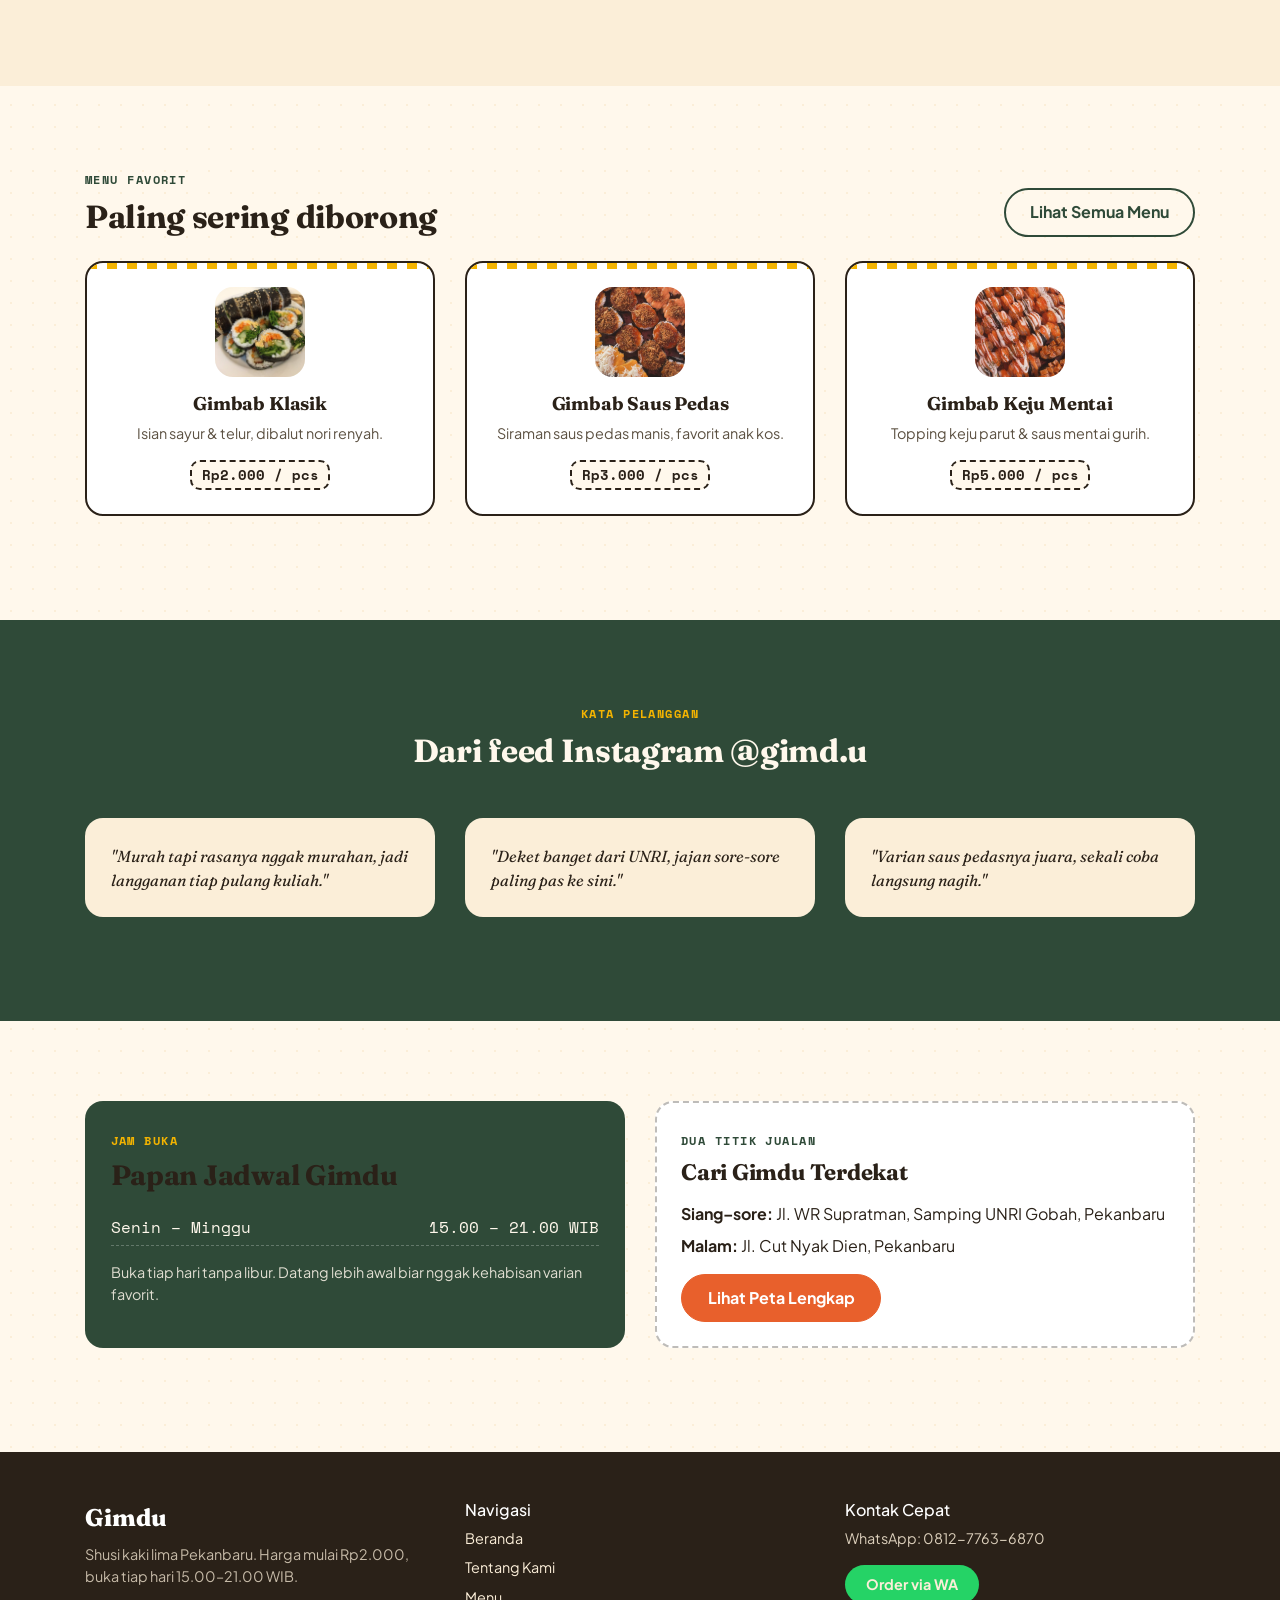
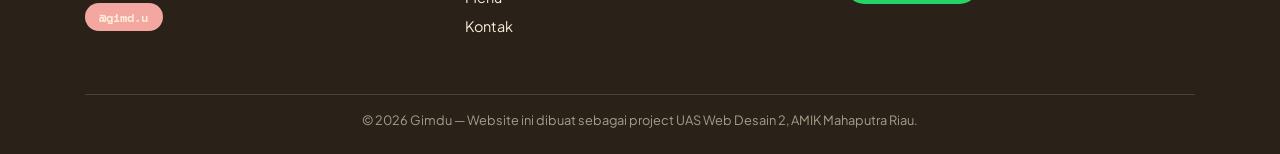
==== commit 5c522b17: "Update index.html" ====
--- a/index.html
+++ b/index.html
@@ -189,7 +189,7 @@
       <div class="col-md-4 mb-4">
         <div class="card-ticket">
           <div class="card-body text-center">
-            <div class="rounded-photo-placeholder mx-auto mb-3" style="width:90px;height:90px;overflow:hidden;"><img src="hero-klasik.jpg" alt="Gimbab Klasik" style="width:100%;height:100%;object-fit:cover;"></div>
+            <div class="rounded-photo-placeholder mx-auto mb-3" style="width:90px;height:90px;overflow:hidden;"><img src="gimbap.jpeg" alt="Gimbab Klasik" style="width:100%;height:100%;object-fit:cover;"></div>
             <h4 style="font-size:1.15rem">Gimbab Klasik</h4>
             <p style="color:var(--ink-soft); font-size:.9rem;">Isian sayur &amp; telur, dibalut nori renyah.</p>
             <span class="sticker-flat">Rp2.000 / pcs</span>
